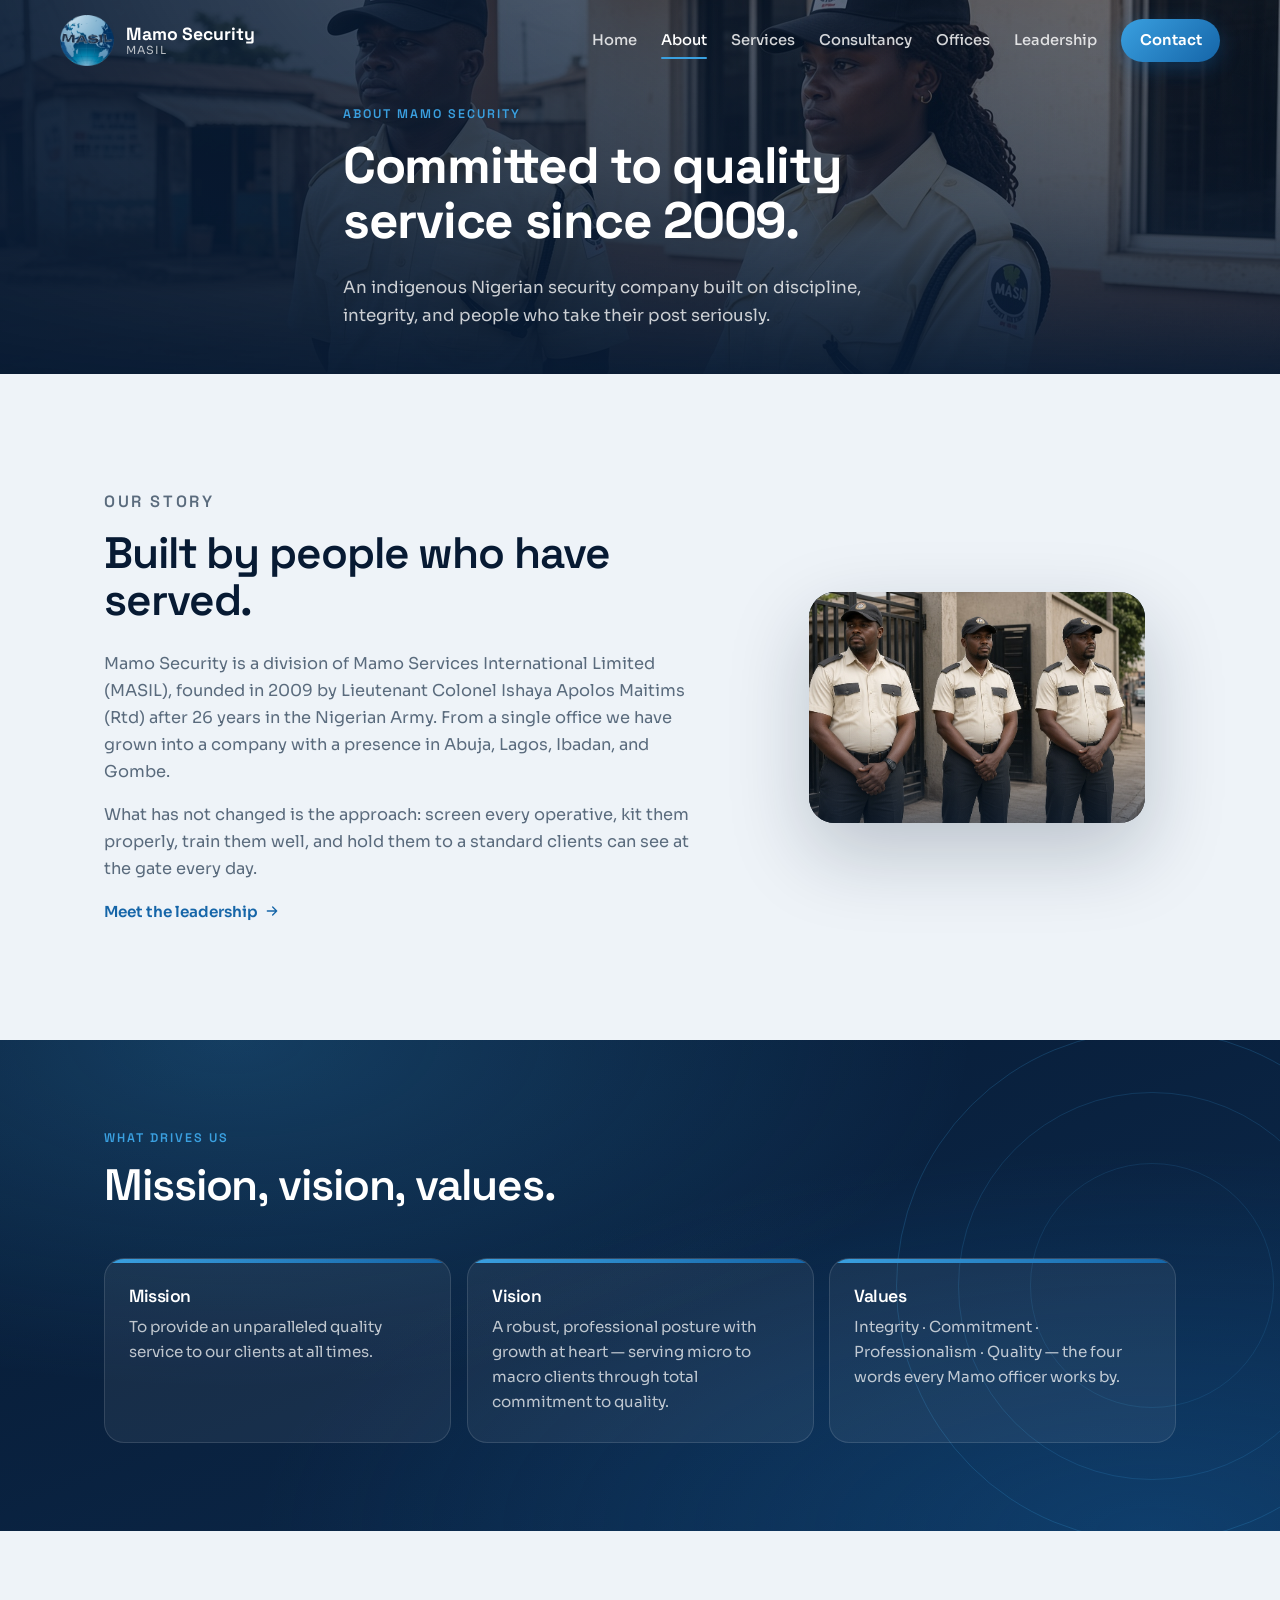
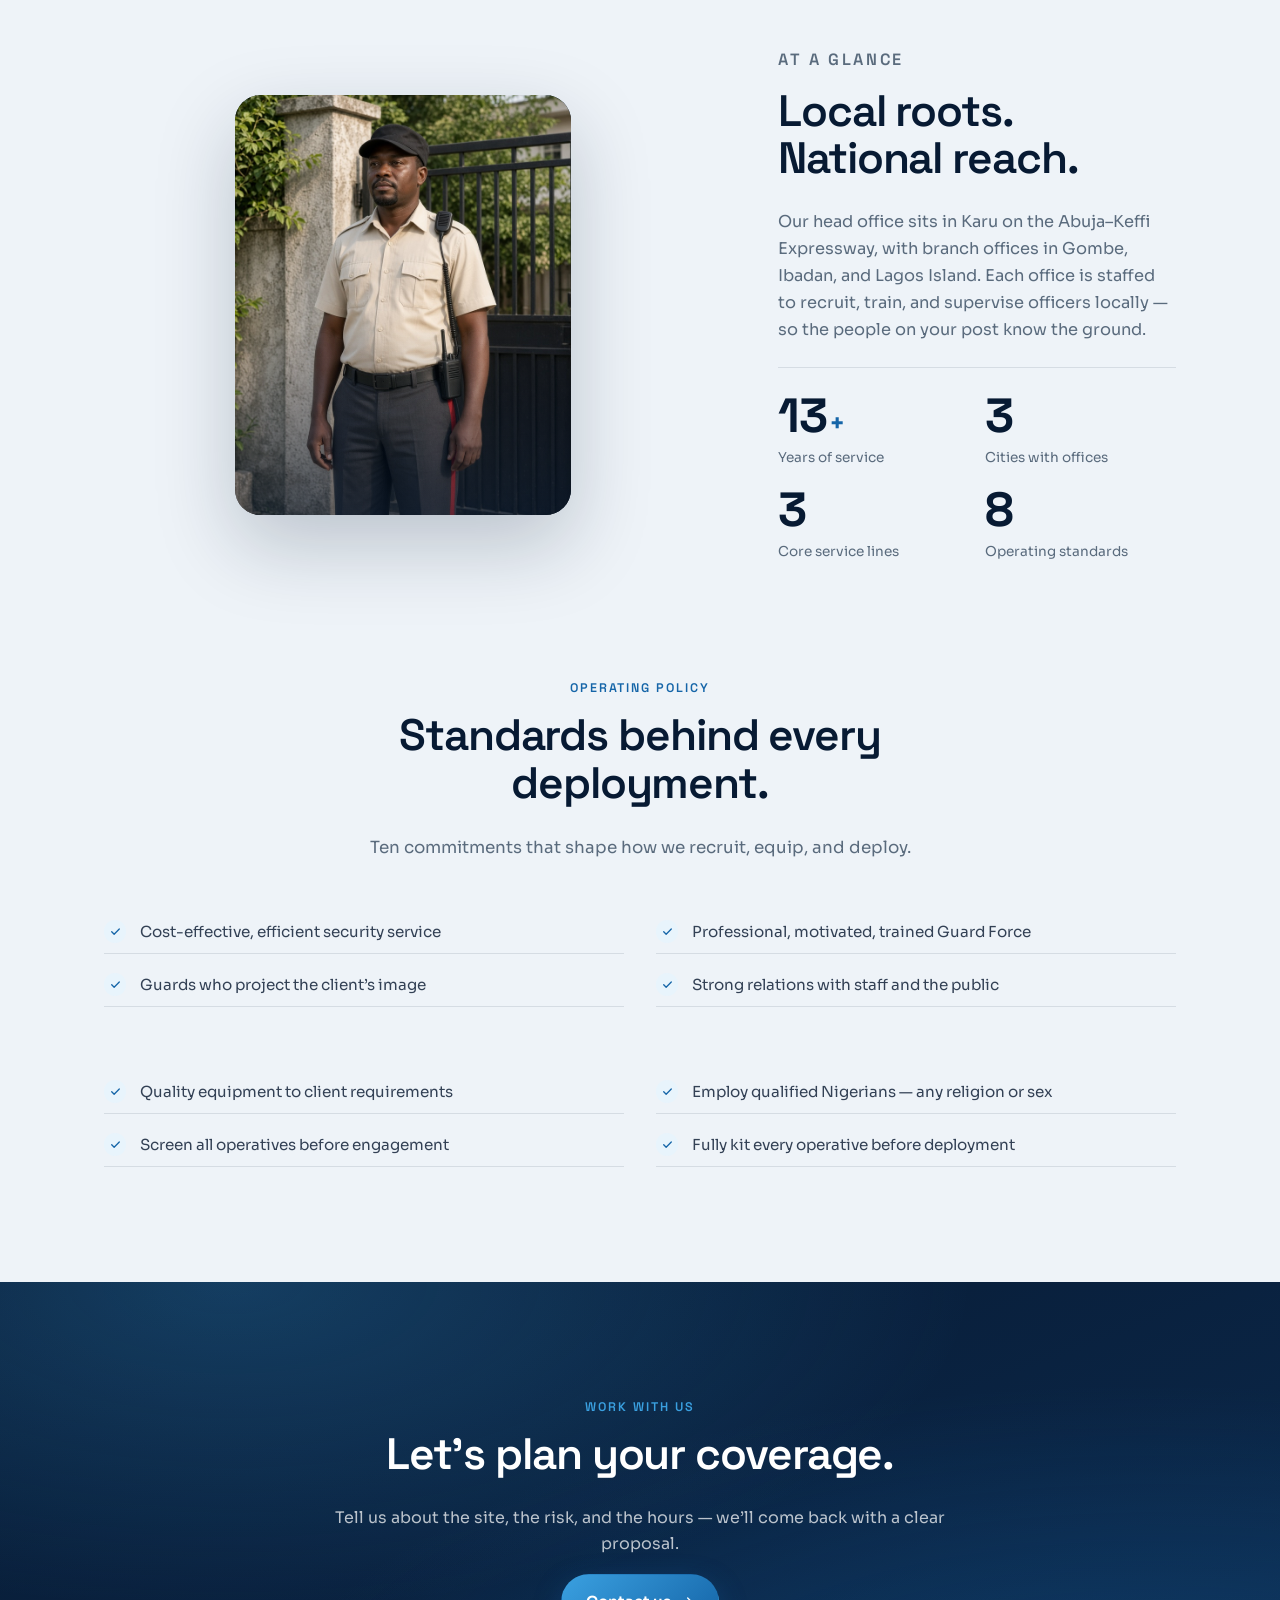
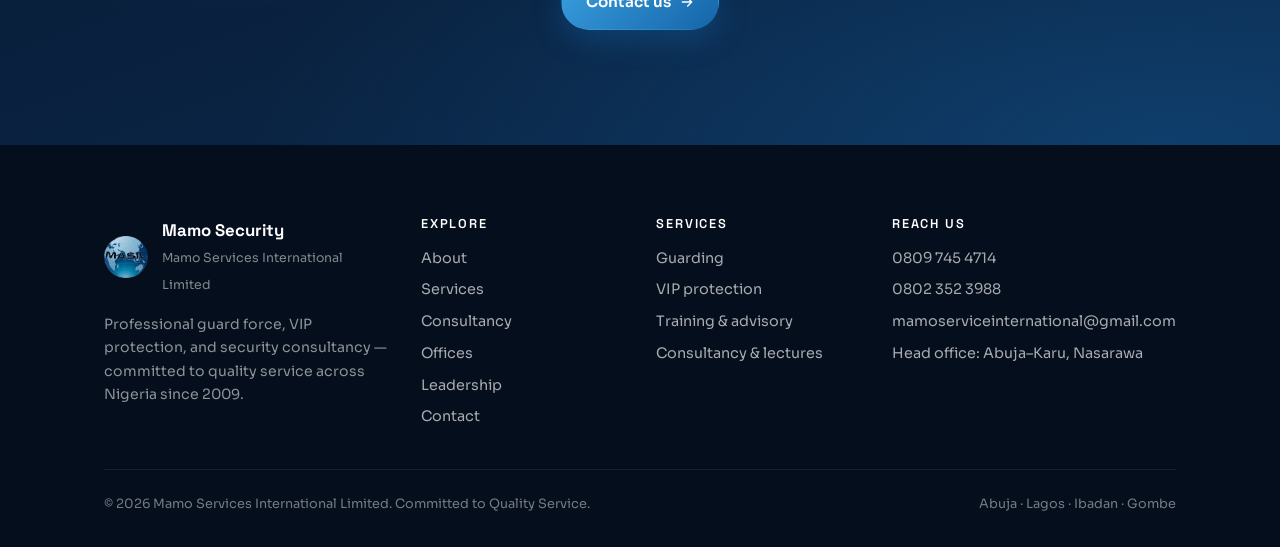
==== about.html @ b8673e97 "Launch Mamo Security multi-page marketing site. Static site ready for GitHub Pages with shared desig" ====
<!DOCTYPE html>
<html lang="en">
<head>
  <meta charset="UTF-8" />
  <meta name="viewport" content="width=device-width, initial-scale=1.0" />
  <title>About | Mamo Security</title>
  <meta name="description" content="Mamo Security — an indigenous Nigerian security company under Mamo Services International Limited. Our story, mission, vision, values, and operating policy." />
  <link rel="preconnect" href="https://fonts.googleapis.com" />
  <link rel="preconnect" href="https://fonts.gstatic.com" crossorigin />
  <link href="https://fonts.googleapis.com/css2?family=Sora:wght@400;500;600;700&family=Space+Grotesk:wght@500;600;700&display=swap" rel="stylesheet" />
  <link rel="stylesheet" href="css/styles.css" />
</head>
<body>
  <a class="skip-link" href="#main">Skip to content</a>

  <header class="site-header">
    <div class="header-inner">
      <a class="brand" href="index.html">
        <img src="assets/logo-masil.png?v=4" alt="MASIL — Mamo Services International Limited" class="brand-logo" width="54" height="54" />
        <span class="brand-copy"><strong>Mamo Security</strong><span>MASIL</span></span>
      </a>
      <button class="nav-toggle" type="button" aria-expanded="false" aria-controls="site-nav" aria-label="Open menu"><span></span><span></span></button>
      <nav class="site-nav" id="site-nav" aria-label="Primary">
        <a href="index.html">Home</a>
        <a href="about.html">About</a>
        <a href="services.html">Services</a>
        <a href="consultancy.html">Consultancy</a>
        <a href="offices.html">Offices</a>
        <a href="leadership.html">Leadership</a>
        <a href="contact.html" class="nav-cta">Contact</a>
      </nav>
    </div>
  </header>

  <main id="main">
    <section class="page-hero">
      <div class="page-hero-bg" aria-hidden="true">
        <img src="assets/about-band-local-duo-v2.png" alt="" />
      </div>
      <div class="container">        <p class="eyebrow">About Mamo Security</p>
        <h1>Committed to quality service since 2009.</h1>
        <p class="lead">An indigenous Nigerian security company built on discipline, integrity, and people who take their post seriously.</p>
      </div>
    </section>

    <!-- Story -->
    <section class="section">
      <div class="container">
        <div class="split">
          <div class="split-copy reveal">
            <p class="eyebrow">Our story</p>
            <h2>Built by people who have served.</h2>
            <p>
              Mamo Security is a division of Mamo Services International Limited (MASIL), founded in 2009 by
              Lieutenant Colonel Ishaya Apolos Maitims (Rtd) after 26 years in the Nigerian Army.
              From a single office we have grown into a company with a presence in Abuja, Lagos, Ibadan, and Gombe.
            </p>
            <p>
              What has not changed is the approach: screen every operative, kit them properly, train them well,
              and hold them to a standard clients can see at the gate every day.
            </p>
            <a class="link-arrow" href="leadership.html">
              Meet the leadership
              <svg viewBox="0 0 24 24" fill="none" stroke="currentColor" stroke-width="2" stroke-linecap="round" stroke-linejoin="round"><path d="M5 12h14M13 6l6 6-6 6"/></svg>
            </a>
          </div>
          <div class="split-media reveal-scale" style="--d: 120ms">
            <div class="media-frame wide" data-parallax="26">
              <img src="assets/ai-guards-team.png" alt="Mamo Security officers at a compound gate" loading="lazy" />
            </div>
          </div>
        </div>
      </div>
    </section>

    <!-- Mission / Vision / Values -->
    <section class="section band light" style="padding-top: clamp(3.5rem, 7vw, 5.5rem); padding-bottom: clamp(3.5rem, 7vw, 5.5rem)">
      <div class="band-globe" aria-hidden="true"></div>
      <div class="container">
        <div class="section-head reveal">
          <p class="eyebrow">What drives us</p>
          <h2>Mission, vision, values.</h2>
        </div>
        <div class="tri" data-stagger="110">
          <div style="background: rgba(255,255,255,.06); border-color: rgba(255,255,255,.12)">
            <h3 style="color:#fff">Mission</h3>
            <p style="color: rgba(255,255,255,.72)">To provide an unparalleled quality service to our clients at all times.</p>
          </div>
          <div style="background: rgba(255,255,255,.06); border-color: rgba(255,255,255,.12)">
            <h3 style="color:#fff">Vision</h3>
            <p style="color: rgba(255,255,255,.72)">A robust, professional posture with growth at heart — serving micro to macro clients through total commitment to quality.</p>
          </div>
          <div style="background: rgba(255,255,255,.06); border-color: rgba(255,255,255,.12)">
            <h3 style="color:#fff">Values</h3>
            <p style="color: rgba(255,255,255,.72)">Integrity · Commitment · Professionalism · Quality — the four words every Mamo officer works by.</p>
          </div>
        </div>
      </div>
    </section>

    <!-- Numbers -->
    <section class="section">
      <div class="container">
        <div class="split reverse">
          <div class="split-copy reveal">
            <p class="eyebrow">At a glance</p>
            <h2>Local roots. National reach.</h2>
            <p>
              Our head office sits in Karu on the Abuja–Keffi Expressway, with branch offices in Gombe, Ibadan, and Lagos Island.
              Each office is staffed to recruit, train, and supervise officers locally — so the people on your post know the ground.
            </p>
            <ul class="stats" style="margin-top: 1.5rem; padding-top: 1.5rem; grid-template-columns: repeat(2, 1fr)" data-stagger="100">
              <li><strong data-count="15" data-suffix="+">0</strong><span>Years of service</span></li>
              <li><strong data-count="4">0</strong><span>Cities with offices</span></li>
              <li><strong data-count="3">0</strong><span>Core service lines</span></li>
              <li><strong data-count="10">0</strong><span>Operating standards</span></li>
            </ul>
          </div>
          <div class="split-media reveal-scale" style="--d: 120ms">
            <div class="media-frame" data-parallax="26">
              <img src="assets/ai-guard-solo.png" alt="Mamo Security officer on residential post" loading="lazy" />
            </div>
          </div>
        </div>
      </div>
    </section>

    <!-- Operating policy -->
    <section class="section" id="policy" style="padding-top: 0">
      <div class="container">
        <div class="section-head center reveal">
          <p class="eyebrow">Operating policy</p>
          <h2>Standards behind every deployment.</h2>
          <p class="lead">Ten commitments that shape how we recruit, equip, and deploy.</p>
        </div>
        <ul class="checklist" data-stagger="60">
          <li>Cost-effective, efficient security service</li>
          <li>Professional, motivated, trained Guard Force</li>
          <li>Guards who project the client’s image</li>
          <li>Strong relations with staff and the public</li>
          <li>Prevent loss and damage; protect lives</li>
          <li>Coordination with police and relevant agencies</li>
          <li>Quality equipment to client requirements</li>
          <li>Employ qualified Nigerians — any religion or sex</li>
          <li>Screen all operatives before engagement</li>
          <li>Fully kit every operative before deployment</li>
        </ul>
      </div>
    </section>

    <!-- CTA -->
    <section class="section band cta">
      <div class="container">
        <div class="cta-inner reveal">
          <p class="eyebrow" style="color: var(--sky)">Work with us</p>
          <h2>Let’s plan your coverage.</h2>
          <p>Tell us about the site, the risk, and the hours — we’ll come back with a clear proposal.</p>
          <div>
            <a class="btn btn-accent" href="contact.html">
              Contact us
              <svg viewBox="0 0 24 24" fill="none" stroke="currentColor" stroke-width="2" stroke-linecap="round" stroke-linejoin="round"><path d="M5 12h14M13 6l6 6-6 6"/></svg>
            </a>
          </div>
        </div>
      </div>
    </section>
  </main>

  <footer class="site-footer">
    <div class="container">
      <div class="footer-grid">
        <div>
          <a class="footer-brand" href="index.html">
            <img src="assets/logo-masil.png?v=4" alt="" width="44" height="44" />
            <div><strong>Mamo Security</strong><span>Mamo Services International Limited</span></div>
          </a>
          <p class="footer-blurb">Professional guard force, VIP protection, and security consultancy — committed to quality service across Nigeria since 2009.</p>
        </div>
        <div>
          <h4>Explore</h4>
          <ul class="footer-links">
            <li><a href="about.html">About</a></li>
            <li><a href="services.html">Services</a></li>
            <li><a href="consultancy.html">Consultancy</a></li>
            <li><a href="offices.html">Offices</a></li>
            <li><a href="leadership.html">Leadership</a></li>
            <li><a href="contact.html">Contact</a></li>
          </ul>
        </div>
        <div>
          <h4>Services</h4>
          <ul class="footer-links">
            <li><a href="services.html#guarding">Guarding</a></li>
            <li><a href="services.html#protection">VIP protection</a></li>
            <li><a href="services.html#training">Training &amp; advisory</a></li>
            <li><a href="consultancy.html">Consultancy &amp; lectures</a></li>
          </ul>
        </div>
        <div>
          <h4>Reach us</h4>
          <ul class="footer-links">
            <li><a href="tel:+2348097454714">0809 745 4714</a></li>
            <li><a href="tel:+2348023523988">0802 352 3988</a></li>
            <li><a href="mailto:mamoserviceinternational@gmail.com">mamoserviceinternational@gmail.com</a></li>
            <li>Head office: Abuja–Karu, Nasarawa</li>
          </ul>
        </div>
      </div>
      <div class="footer-meta">
        <span>© <span data-year></span> Mamo Services International Limited. Committed to Quality Service.</span>
        <span>Abuja · Lagos · Ibadan · Gombe</span>
      </div>
    </div>
  </footer>

  <script src="js/main.js"></script>
</body>
</html>
---- css/styles.css ----
/* ==========================================================================
   Mamo Security — design system
   Palette from the MASIL globe: deep navy → ocean → sky, ice, white.
   ========================================================================== */

:root {
  --navy: #071a33;
  --navy-2: #0c2a4d;
  --deep: #0a3d75;
  --ocean: #1565a8;
  --sky: #3aa0e0;
  --ice: #e8f4fc;
  --mist: #eef3f8;
  --mist-2: #e4ebf3;
  --white: #ffffff;
  --ink: #0b1524;
  --muted: #5a6b7d;
  --line: rgba(7, 26, 51, 0.1);
  --line-light: rgba(255, 255, 255, 0.14);

  --font-display: "Space Grotesk", system-ui, sans-serif;
  --font-body: "Sora", system-ui, sans-serif;

  --space: clamp(1.25rem, 4vw, 2.75rem);
  --max: 1160px;
  --radius: 1.25rem;
  --radius-sm: 0.85rem;
  --ease: cubic-bezier(0.22, 1, 0.36, 1);
  --shadow-soft: 0 18px 46px rgba(7, 26, 51, 0.09);
  --shadow-deep: 0 30px 80px rgba(7, 26, 51, 0.22);
}

/* --------------------------------------------------------------------------
   Base
   -------------------------------------------------------------------------- */
*,
*::before,
*::after { box-sizing: border-box; }

html { scroll-behavior: smooth; -webkit-text-size-adjust: 100%; }

body {
  margin: 0;
  font-family: var(--font-body);
  font-size: 1rem;
  line-height: 1.65;
  color: var(--ink);
  background: var(--mist);
  -webkit-font-smoothing: antialiased;
  opacity: 0;
  transition: opacity 0.5s var(--ease);
}

body.is-ready { opacity: 1; }

img { display: block; max-width: 100%; }
a { color: inherit; text-decoration: none; }
p { margin: 0 0 1em; }
ul, ol { margin: 0; padding: 0; }

h1, h2, h3, h4 {
  font-family: var(--font-display);
  font-weight: 600;
  letter-spacing: -0.025em;
  line-height: 1.08;
  margin: 0 0 0.6em;
  color: var(--navy);
}

h1 { font-size: clamp(2.4rem, 6.5vw, 4.2rem); font-weight: 700; }
h2 { font-size: clamp(1.85rem, 4vw, 2.75rem); }
h3 { font-size: clamp(1.15rem, 2.2vw, 1.4rem); }

.skip-link {
  position: absolute;
  left: -999px;
  top: 0;
  background: var(--navy);
  color: var(--white);
  padding: 0.75rem 1rem;
  z-index: 200;
}
.skip-link:focus { left: 1rem; top: 1rem; }

/* --------------------------------------------------------------------------
   Utilities
   -------------------------------------------------------------------------- */
.container {
  max-width: var(--max);
  margin: 0 auto;
  padding: 0 var(--space);
}

.section {
  padding: clamp(4.5rem, 9vw, 7.5rem) 0;
  position: relative;
}

.section-tight { padding: clamp(3rem, 6vw, 4.5rem) 0; }

.eyebrow {
  font-family: var(--font-display);
  font-size: 0.78rem;
  font-weight: 600;
  letter-spacing: 0.16em;
  text-transform: uppercase;
  color: var(--ocean);
  margin: 0 0 0.85rem;
}

.section-head {
  max-width: 38rem;
  margin-bottom: clamp(2rem, 4vw, 3rem);
}

.section-head.center {
  text-align: center;
  margin-left: auto;
  margin-right: auto;
}

.section-head p.lead {
  color: var(--muted);
  font-size: 1.05rem;
  margin: 0;
}

.light,
.light h1,
.light h2,
.light h3 { color: var(--white); }
.light .eyebrow { color: var(--sky); }
.light p.lead,
.light .muted { color: rgba(255, 255, 255, 0.72); }

.muted { color: var(--muted); }

/* Buttons */
.btn {
  display: inline-flex;
  align-items: center;
  justify-content: center;
  gap: 0.5rem;
  padding: 0.9rem 1.45rem;
  font-family: var(--font-body);
  font-size: 0.95rem;
  font-weight: 600;
  border-radius: 999px;
  border: 1px solid transparent;
  cursor: pointer;
  position: relative;
  overflow: hidden;
  transition: transform 0.3s var(--ease), box-shadow 0.3s var(--ease), background 0.3s var(--ease), border-color 0.3s var(--ease), color 0.3s var(--ease);
}

.btn svg { width: 1rem; height: 1rem; transition: transform 0.3s var(--ease); }
.btn:hover svg { transform: translateX(3px); }
.btn:hover { transform: translateY(-2px); }

.btn-accent {
  background: linear-gradient(135deg, var(--sky), var(--ocean));
  color: var(--white);
  box-shadow: 0 10px 28px rgba(21, 101, 168, 0.38);
}

.btn-accent::after {
  content: "";
  position: absolute;
  inset: 0;
  background: linear-gradient(115deg, transparent 30%, rgba(255, 255, 255, 0.28) 50%, transparent 70%);
  transform: translateX(-120%);
  transition: transform 0.7s var(--ease);
}
.btn-accent:hover::after { transform: translateX(120%); }

.btn-line {
  background: transparent;
  color: var(--white);
  border-color: rgba(255, 255, 255, 0.4);
}
.btn-line:hover { border-color: var(--white); background: rgba(255, 255, 255, 0.08); }

.btn-dark {
  background: var(--navy);
  color: var(--white);
  box-shadow: 0 10px 28px rgba(7, 26, 51, 0.25);
}
.btn-dark:hover { background: var(--navy-2); }

.btn-outline {
  background: transparent;
  color: var(--navy);
  border-color: rgba(7, 26, 51, 0.22);
}
.btn-outline:hover { border-color: var(--navy); background: rgba(7, 26, 51, 0.04); }

.link-arrow {
  display: inline-flex;
  align-items: center;
  gap: 0.4rem;
  font-weight: 600;
  color: var(--ocean);
  font-size: 0.95rem;
}
.link-arrow svg { width: 1rem; height: 1rem; transition: transform 0.3s var(--ease); }
.link-arrow:hover svg { transform: translateX(4px); }
.light .link-arrow { color: var(--sky); }

/* Cards */
.card {
  background: var(--white);
  border: 1px solid var(--line);
  border-radius: var(--radius);
  box-shadow: var(--shadow-soft);
}

/* --------------------------------------------------------------------------
   Reveal animations
   -------------------------------------------------------------------------- */
.reveal {
  opacity: 0;
  transform: translateY(26px);
  transition: opacity 0.9s var(--ease), transform 0.9s var(--ease);
  transition-delay: var(--d, 0ms);
  will-change: opacity, transform;
}
.reveal.is-visible { opacity: 1; transform: none; }

.reveal-scale {
  opacity: 0;
  transform: scale(0.96);
  transition: opacity 1s var(--ease), transform 1s var(--ease);
  transition-delay: var(--d, 0ms);
}
.reveal-scale.is-visible { opacity: 1; transform: none; }

@keyframes rise {
  from { opacity: 0; transform: translateY(24px); }
  to { opacity: 1; transform: none; }
}

@keyframes slow-zoom {
  from { transform: scale(1.08); }
  to { transform: scale(1); }
}

@keyframes float {
  0%, 100% { transform: translateY(0); }
  50% { transform: translateY(-8px); }
}

@keyframes pulse-ring {
  0% { transform: scale(0.9); opacity: 0.6; }
  100% { transform: scale(1.6); opacity: 0; }
}

/* --------------------------------------------------------------------------
   Header
   -------------------------------------------------------------------------- */
.site-header {
  position: fixed;
  inset: 0 0 auto;
  z-index: 100;
  padding: 0.85rem var(--space);
  transition: background 0.4s var(--ease), box-shadow 0.4s var(--ease), padding 0.4s var(--ease);
}

.site-header.is-scrolled {
  background: rgba(7, 26, 51, 0.88);
  backdrop-filter: blur(18px) saturate(140%);
  -webkit-backdrop-filter: blur(18px) saturate(140%);
  box-shadow: 0 10px 40px rgba(7, 26, 51, 0.28);
  padding: 0.6rem var(--space);
}

.header-inner {
  max-width: var(--max);
  margin: 0 auto;
  display: flex;
  align-items: center;
  justify-content: space-between;
  gap: 1.5rem;
}

.brand {
  display: flex;
  align-items: center;
  gap: 0.75rem;
  color: var(--white);
  z-index: 2;
}

.brand-logo {
  width: 54px;
  height: 54px;
  object-fit: contain;
  flex-shrink: 0;
  transition: transform 0.4s var(--ease);
}
.brand:hover .brand-logo { transform: rotate(-6deg) scale(1.04); }

.brand-copy {
  display: flex;
  flex-direction: column;
  line-height: 1.15;
}

.brand-copy strong {
  font-family: var(--font-display);
  font-size: 1.1rem;
  font-weight: 700;
}

.brand-copy span {
  font-size: 0.7rem;
  opacity: 0.7;
  letter-spacing: 0.08em;
  text-transform: uppercase;
}

.site-nav {
  display: flex;
  align-items: center;
  gap: 1.5rem;
  font-size: 0.92rem;
  font-weight: 500;
}

.site-nav a {
  color: rgba(255, 255, 255, 0.82);
  position: relative;
  padding: 0.25rem 0;
  transition: color 0.3s var(--ease);
}

.site-nav a:not(.nav-cta)::after {
  content: "";
  position: absolute;
  left: 0;
  right: 0;
  bottom: -2px;
  height: 2px;
  background: var(--sky);
  transform: scaleX(0);
  transform-origin: left;
  transition: transform 0.35s var(--ease);
  border-radius: 1px;
}

.site-nav a:not(.nav-cta):hover,
.site-nav a[aria-current="page"] { color: var(--white); }

.site-nav a:not(.nav-cta):hover::after,
.site-nav a[aria-current="page"]::after { transform: scaleX(1); }

.nav-cta {
  background: linear-gradient(135deg, var(--sky), var(--ocean));
  color: var(--white) !important;
  padding: 0.6rem 1.15rem !important;
  border-radius: 999px;
  font-weight: 600;
  box-shadow: 0 6px 20px rgba(21, 101, 168, 0.35);
  transition: transform 0.3s var(--ease), box-shadow 0.3s var(--ease) !important;
}

.nav-cta:hover {
  transform: translateY(-2px);
  box-shadow: 0 10px 28px rgba(21, 101, 168, 0.45);
}

.nav-toggle {
  display: none;
  width: 2.5rem;
  height: 2.5rem;
  border: 0;
  background: transparent;
  cursor: pointer;
  padding: 0.5rem;
  z-index: 2;
}

.nav-toggle span {
  display: block;
  height: 2px;
  background: var(--white);
  margin: 6px 0;
  transition: transform 0.3s var(--ease), opacity 0.3s var(--ease);
  border-radius: 1px;
}

.nav-toggle[aria-expanded="true"] span:first-child { transform: translateY(4px) rotate(45deg); }
.nav-toggle[aria-expanded="true"] span:last-child { transform: translateY(-4px) rotate(-45deg); }

/* --------------------------------------------------------------------------
   Home hero
   -------------------------------------------------------------------------- */
.hero {
  position: relative;
  min-height: 100vh;
  min-height: 100dvh;
  display: grid;
  align-items: end;
  padding: 6.5rem var(--space) 4rem;
  color: var(--white);
  overflow: hidden;
}

.hero-bg { position: absolute; inset: 0; z-index: 0; }

.hero-photo {
  width: 100%;
  height: 100%;
  object-fit: cover;
  object-position: center 28%;
  animation: slow-zoom 22s var(--ease) forwards;
}

.hero-mesh {
  position: absolute;
  inset: 0;
  background:
    linear-gradient(100deg, rgba(7, 26, 51, 0.8) 0%, rgba(7, 26, 51, 0.42) 48%, rgba(7, 26, 51, 0.15) 100%),
    linear-gradient(0deg, rgba(7, 26, 51, 0.86) 0%, rgba(7, 26, 51, 0.42) 38%, transparent 62%);
}

.hero-frame {
  position: relative;
  z-index: 1;
  max-width: var(--max);
  width: 100%;
  margin: 0 auto;
}

.hero-inner { max-width: 40rem; }

.hero-kicker {
  font-family: var(--font-display);
  font-size: 0.82rem;
  font-weight: 600;
  letter-spacing: 0.18em;
  text-transform: uppercase;
  color: var(--sky);
  margin: 0 0 0.85rem;
  display: flex;
  align-items: center;
  gap: 0.6rem;
  animation: rise 0.9s 0.1s var(--ease) both;
}

.hero-kicker::before {
  content: "";
  width: 2rem;
  height: 1px;
  background: var(--sky);
}

.hero-brand {
  font-size: clamp(2.8rem, 8vw, 4.8rem);
  font-weight: 700;
  color: var(--white);
  margin: 0 0 0.6rem;
  animation: rise 0.9s 0.18s var(--ease) both;
}

.hero-tagline {
  font-family: var(--font-display);
  font-size: clamp(1.3rem, 3vw, 1.85rem);
  font-weight: 600;
  letter-spacing: -0.02em;
  line-height: 1.25;
  color: rgba(255, 255, 255, 0.94);
  margin: 0 0 0.9rem;
  max-width: 24rem;
  animation: rise 0.9s 0.26s var(--ease) both;
}

.hero-lead {
  font-size: 1.02rem;
  color: rgba(255, 255, 255, 0.78);
  max-width: 30rem;
  margin-bottom: 1.6rem;
  animation: rise 0.9s 0.34s var(--ease) both;
}

.hero-actions {
  display: flex;
  flex-wrap: wrap;
  gap: 0.75rem;
  animation: rise 0.9s 0.42s var(--ease) both;
}

/* --------------------------------------------------------------------------
   Split (text + image)
   -------------------------------------------------------------------------- */
.split {
  display: grid;
  grid-template-columns: 1.2fr 0.8fr;
  gap: clamp(2rem, 6vw, 5rem);
  align-items: center;
}

.split.reverse > :first-child { order: 2; }

.split-copy h2 { max-width: 20ch; }
.split-copy p { color: var(--muted); font-size: 1.02rem; }

.value-chips {
  display: flex;
  flex-wrap: wrap;
  gap: 0.5rem;
  list-style: none;
  margin: 1.25rem 0 1.75rem;
}

.value-chips li {
  font-family: var(--font-display);
  font-size: 0.8rem;
  font-weight: 600;
  letter-spacing: 0.04em;
  color: var(--navy);
  background: var(--white);
  border: 1px solid var(--line);
  border-radius: 999px;
  padding: 0.45rem 0.9rem;
  transition: transform 0.3s var(--ease), border-color 0.3s var(--ease);
}
.value-chips li:hover { transform: translateY(-2px); border-color: var(--sky); }

.split-media {
  position: relative;
  max-width: 21rem;
  margin-inline: auto;
}

.split-media .media-frame { max-width: none; }

.media-frame {
  position: relative;
  border-radius: calc(var(--radius) + 0.35rem);
  overflow: hidden;
  box-shadow: var(--shadow-deep);
  aspect-ratio: 4 / 5;
  background: var(--navy);
  max-width: 22rem;
  margin-inline: auto;
}

.media-frame.wide { aspect-ratio: 16 / 11; max-width: 26rem; }

.media-frame.portrait img {
  transform: scale(1.55);
  transform-origin: 50% 34%;
}

.media-frame img {
  width: 100%;
  height: 100%;
  object-fit: cover;
  will-change: transform;
  transform: scale(1.12);
}

.media-frame::after {
  content: "";
  position: absolute;
  inset: 0;
  background: linear-gradient(180deg, transparent 55%, rgba(7, 26, 51, 0.55) 100%);
  pointer-events: none;
}

.float-card {
  position: absolute;
  left: -1rem;
  bottom: 1.5rem;
  background: var(--white);
  border-radius: var(--radius-sm);
  padding: 1rem 1.2rem;
  box-shadow: var(--shadow-deep);
  display: flex;
  align-items: center;
  gap: 0.85rem;
  animation: float 6s ease-in-out infinite;
  z-index: 2;
}

.float-card strong {
  display: block;
  font-family: var(--font-display);
  font-size: 1.5rem;
  color: var(--navy);
  line-height: 1;
}

.float-card span { font-size: 0.75rem; color: var(--muted); }

.float-icon {
  width: 2.6rem;
  height: 2.6rem;
  border-radius: 0.75rem;
  background: linear-gradient(135deg, var(--sky), var(--ocean));
  color: var(--white);
  display: grid;
  place-items: center;
  flex-shrink: 0;
}
.float-icon svg { width: 1.3rem; height: 1.3rem; }

/* Stats */
.stats {
  display: grid;
  grid-template-columns: repeat(4, 1fr);
  gap: 1rem;
  list-style: none;
  margin-top: clamp(3rem, 6vw, 4.5rem);
  padding-top: clamp(2rem, 4vw, 3rem);
  border-top: 1px solid var(--line);
}

.stats li { text-align: left; }

.stats strong {
  display: block;
  font-family: var(--font-display);
  font-size: clamp(2rem, 4.5vw, 3rem);
  font-weight: 700;
  color: var(--navy);
  line-height: 1;
  letter-spacing: -0.03em;
}

.stats strong small {
  font-size: 0.55em;
  color: var(--ocean);
  margin-left: 0.1em;
}

.stats span {
  display: block;
  margin-top: 0.45rem;
  font-size: 0.85rem;
  color: var(--muted);
}

/* --------------------------------------------------------------------------
   Feature grid (services)
   -------------------------------------------------------------------------- */
.feature-grid {
  display: grid;
  grid-template-columns: repeat(3, 1fr);
  gap: 1.1rem;
}

.feature {
  background: var(--white);
  border: 1px solid var(--line);
  border-radius: var(--radius);
  padding: 1.75rem 1.6rem 1.6rem;
  position: relative;
  overflow: hidden;
  transition: transform 0.45s var(--ease), box-shadow 0.45s var(--ease), border-color 0.45s var(--ease);
  display: flex;
  flex-direction: column;
}

.feature::before {
  content: "";
  position: absolute;
  inset: 0 0 auto;
  height: 4px;
  background: linear-gradient(90deg, var(--deep), var(--ocean));
  transform: scaleX(0);
  transform-origin: left;
  transition: transform 0.5s var(--ease);
}

.feature:hover {
  transform: translateY(-6px);
  box-shadow: var(--shadow-deep);
  border-color: rgba(10, 61, 117, 0.25);
}
.feature:hover::before { transform: scaleX(1); }

.feature-icon {
  width: 3rem;
  height: 3rem;
  border-radius: 0.9rem;
  background: var(--ice);
  color: var(--deep);
  display: grid;
  place-items: center;
  margin-bottom: 1.15rem;
  transition: background 0.4s var(--ease), color 0.4s var(--ease), transform 0.4s var(--ease);
}
.feature-icon svg { width: 1.5rem; height: 1.5rem; }
.feature:hover .feature-icon {
  background: var(--deep);
  color: var(--white);
  transform: rotate(-6deg);
}

.feature h3 { margin-bottom: 0.5rem; }
.feature p { color: var(--muted); font-size: 0.95rem; margin-bottom: 1rem; }

.feature ul {
  list-style: none;
  display: grid;
  gap: 0.45rem;
  margin: 0 0 1.35rem;
  flex: 1;
}

.feature li {
  position: relative;
  padding-left: 1.1rem;
  font-size: 0.9rem;
  color: #334155;
}

.feature li::before {
  content: "";
  position: absolute;
  left: 0;
  top: 0.6em;
  width: 5px;
  height: 5px;
  border-radius: 50%;
  background: var(--deep);
}

/* --------------------------------------------------------------------------
   Gallery strip
   -------------------------------------------------------------------------- */
.gallery {
  display: grid;
  grid-template-columns: 1.1fr 0.9fr;
  grid-auto-rows: 10.5rem;
  gap: 1rem;
}

.gallery figure {
  margin: 0;
  position: relative;
  border-radius: var(--radius);
  overflow: hidden;
  background: var(--navy);
  height: 100%;
}

.gallery figure:first-child { grid-row: span 2; }

.gallery img {
  width: 100%;
  height: 100%;
  object-fit: cover;
  object-position: center 12%;
  transform: scale(1.04);
  transform-origin: center top;
  will-change: transform;
  transition: transform 0.8s var(--ease);
}

.gallery figure:hover img { transform: scale(1.08); }

.gallery figcaption {
  position: absolute;
  left: 0;
  right: 0;
  bottom: 0;
  padding: 1.5rem 1.35rem 1.2rem;
  background: linear-gradient(180deg, transparent, rgba(7, 26, 51, 0.85));
  color: var(--white);
}

.gallery figcaption strong {
  display: block;
  font-family: var(--font-display);
  font-size: 1.1rem;
}

.gallery figcaption span { font-size: 0.82rem; color: rgba(255, 255, 255, 0.7); }

/* --------------------------------------------------------------------------
   Navy band
   -------------------------------------------------------------------------- */
.band {
  position: relative;
  background:
    radial-gradient(ellipse at 18% 0%, rgba(58, 160, 224, 0.26), transparent 50%),
    radial-gradient(ellipse at 90% 100%, rgba(21, 101, 168, 0.35), transparent 55%),
    linear-gradient(160deg, var(--navy) 0%, var(--navy-2) 100%);
  color: var(--white);
  overflow: hidden;
}

.band-globe {
  position: absolute;
  right: -8rem;
  top: 50%;
  width: clamp(22rem, 40vw, 34rem);
  height: clamp(22rem, 40vw, 34rem);
  transform: translateY(-50%);
  border-radius: 50%;
  border: 1px solid rgba(58, 160, 224, 0.22);
  pointer-events: none;
}

.band-globe::before,
.band-globe::after {
  content: "";
  position: absolute;
  inset: 12%;
  border-radius: 50%;
  border: 1px solid rgba(58, 160, 224, 0.18);
}
.band-globe::after { inset: 26%; border-color: rgba(58, 160, 224, 0.14); }

.band-inner {
  position: relative;
  z-index: 1;
  display: grid;
  grid-template-columns: 1.1fr 0.9fr;
  gap: clamp(2rem, 5vw, 4rem);
  align-items: center;
}

.band-inner p { color: rgba(255, 255, 255, 0.74); font-size: 1.02rem; }

.quote {
  border-left: 2px solid var(--sky);
  padding-left: 1.25rem;
  font-family: var(--font-display);
  font-size: clamp(1.1rem, 2vw, 1.35rem);
  line-height: 1.4;
  color: var(--white);
  margin: 0;
}

.quote small {
  display: block;
  margin-top: 0.75rem;
  font-family: var(--font-body);
  font-size: 0.82rem;
  color: rgba(255, 255, 255, 0.6);
}

/* --------------------------------------------------------------------------
   Pillars
   -------------------------------------------------------------------------- */
.pillars {
  display: grid;
  grid-template-columns: repeat(4, 1fr);
  gap: 1rem;
  list-style: none;
}

.pillars li {
  background: var(--white);
  border: 1px solid var(--line);
  border-radius: var(--radius);
  padding: 1.5rem 1.35rem;
  transition: transform 0.4s var(--ease), box-shadow 0.4s var(--ease);
}

.pillars li:hover { transform: translateY(-5px); box-shadow: var(--shadow-soft); }

.pillar-num {
  font-family: var(--font-display);
  font-size: 0.78rem;
  font-weight: 700;
  color: var(--sky);
  letter-spacing: 0.1em;
  display: block;
  margin-bottom: 0.9rem;
}

.pillars h3 { font-size: 1.05rem; margin-bottom: 0.4rem; }
.pillars p { margin: 0; font-size: 0.88rem; color: var(--muted); }

/* --------------------------------------------------------------------------
   Cities
   -------------------------------------------------------------------------- */
.cities {
  list-style: none;
  display: grid;
  grid-template-columns: repeat(4, 1fr);
  gap: 0.85rem;
}

.cities li {
  position: relative;
  background: rgba(255, 255, 255, 0.06);
  border: 1px solid rgba(255, 255, 255, 0.12);
  border-radius: var(--radius-sm);
  padding: 1.15rem 1.15rem 1.1rem;
  display: flex;
  flex-direction: column;
  gap: 0.2rem;
  transition: background 0.35s var(--ease), transform 0.35s var(--ease), border-color 0.35s var(--ease);
  overflow: hidden;
}

.cities li::before {
  content: "";
  position: absolute;
  inset: auto -30% -60% auto;
  width: 9rem;
  height: 9rem;
  border-radius: 50%;
  background: radial-gradient(circle, rgba(58, 160, 224, 0.35), transparent 70%);
  opacity: 0;
  transition: opacity 0.4s var(--ease);
}

.cities li:hover { background: rgba(58, 160, 224, 0.12); transform: translateY(-4px); border-color: rgba(58, 160, 224, 0.4); }
.cities li:hover::before { opacity: 1; }

.cities strong {
  font-family: var(--font-display);
  font-size: 1.2rem;
  font-weight: 600;
  color: var(--white);
}

.cities .tag {
  font-size: 0.7rem;
  letter-spacing: 0.1em;
  text-transform: uppercase;
  color: var(--sky);
  font-weight: 600;
}

.cities small {
  font-size: 0.76rem;
  line-height: 1.45;
  color: rgba(255, 255, 255, 0.55);
  margin-top: 0.35rem;
}

.cities.on-light li {
  background: var(--white);
  border-color: var(--line);
}
.cities.on-light strong { color: var(--navy); }
.cities.on-light .tag { color: var(--ocean); }
.cities.on-light small { color: var(--muted); }
.cities.on-light li:hover { background: var(--white); border-color: rgba(21, 101, 168, 0.4); box-shadow: var(--shadow-soft); }

/* --------------------------------------------------------------------------
   Leadership
   -------------------------------------------------------------------------- */
.ceo-teaser {
  display: grid;
  grid-template-columns: auto 1fr auto;
  gap: 1.75rem;
  align-items: center;
  background: var(--white);
  border: 1px solid var(--line);
  border-radius: var(--radius);
  padding: 1.5rem 1.75rem;
  box-shadow: var(--shadow-soft);
}

.avatar {
  width: 6rem;
  height: 6rem;
  border-radius: 50%;
  overflow: hidden;
  border: 3px solid var(--ice);
  box-shadow: 0 10px 24px rgba(7, 26, 51, 0.14);
  position: relative;
  flex-shrink: 0;
}

.avatar img {
  width: 100%;
  height: 100%;
  object-fit: cover;
  object-position: center top;
}

.avatar.lg { width: 11rem; height: 11rem; border-width: 4px; }

.role {
  font-family: var(--font-display);
  font-size: 0.72rem;
  font-weight: 600;
  letter-spacing: 0.14em;
  text-transform: uppercase;
  color: var(--ocean);
  margin: 0 0 0.3rem;
}

.ceo-teaser h3 { margin-bottom: 0.2rem; }
.ceo-teaser p { margin: 0; font-size: 0.9rem; color: var(--muted); }

.team {
  display: grid;
  grid-template-columns: repeat(3, 1fr);
  gap: 1rem;
  list-style: none;
}

.team li {
  background: var(--white);
  border: 1px solid var(--line);
  border-radius: var(--radius);
  padding: 1.5rem 1.35rem;
  transition: transform 0.4s var(--ease), box-shadow 0.4s var(--ease), border-color 0.4s var(--ease);
}

.team li:hover { transform: translateY(-5px); box-shadow: var(--shadow-soft); border-color: rgba(58, 160, 224, 0.4); }

.team .initials {
  width: 3rem;
  height: 3rem;
  border-radius: 50%;
  background: linear-gradient(135deg, var(--navy), var(--ocean));
  color: var(--white);
  font-family: var(--font-display);
  font-weight: 700;
  font-size: 0.95rem;
  display: grid;
  place-items: center;
  margin-bottom: 1rem;
}

.team h3 { font-size: 1.05rem; margin-bottom: 0.15rem; }
.team p { margin: 0; font-size: 0.88rem; color: var(--muted); }

.ceo-feature {
  display: grid;
  grid-template-columns: auto 1fr;
  gap: clamp(1.75rem, 4vw, 3rem);
  align-items: start;
  background: var(--white);
  border: 1px solid var(--line);
  border-radius: calc(var(--radius) + 0.25rem);
  padding: clamp(1.75rem, 4vw, 2.75rem);
  box-shadow: var(--shadow-soft);
}

.ceo-feature h2 { font-size: clamp(1.6rem, 3vw, 2.2rem); margin-bottom: 0.25rem; }
.ceo-feature .sub { color: var(--ocean); font-weight: 600; margin-bottom: 1.1rem; }
.ceo-feature p { color: var(--muted); font-size: 0.98rem; }

.credentials {
  list-style: none;
  display: flex;
  flex-wrap: wrap;
  gap: 0.45rem;
  margin-top: 1.1rem;
}

.credentials li {
  font-size: 0.78rem;
  font-weight: 600;
  color: var(--navy);
  background: var(--ice);
  border-radius: 999px;
  padding: 0.4rem 0.8rem;
}

/* --------------------------------------------------------------------------
   Policy checklist
   -------------------------------------------------------------------------- */
.checklist {
  list-style: none;
  display: grid;
  grid-template-columns: 1fr 1fr;
  gap: 0.6rem 2rem;
}

.checklist li {
  display: grid;
  grid-template-columns: 1.5rem 1fr;
  gap: 0.75rem;
  align-items: start;
  font-size: 0.95rem;
  color: #334155;
  padding: 0.55rem 0;
  border-bottom: 1px solid var(--line);
}

.checklist li::before {
  content: "";
  width: 1.4rem;
  height: 1.4rem;
  border-radius: 50%;
  background: var(--ice) url("data:image/svg+xml,%3Csvg xmlns='http://www.w3.org/2000/svg' viewBox='0 0 24 24' fill='none' stroke='%231565a8' stroke-width='2.4' stroke-linecap='round' stroke-linejoin='round'%3E%3Cpath d='M5 12.5l4.5 4.5L19 7.5'/%3E%3C/svg%3E") center / 0.8rem no-repeat;
  margin-top: 0.1rem;
}

/* --------------------------------------------------------------------------
   CTA band
   -------------------------------------------------------------------------- */
.cta {
  text-align: center;
}

.cta-inner {
  position: relative;
  z-index: 1;
  max-width: 40rem;
  margin: 0 auto;
}

.cta h2 { color: var(--white); }
.cta p { color: rgba(255, 255, 255, 0.72); }
.cta .eyebrow { color: var(--sky); }

.cta.on-light { background: var(--mist); }
.cta.on-light h2 { color: var(--navy); }
.cta.on-light p { color: var(--muted); }
.cta.on-light .eyebrow { color: var(--ocean); }

.phones {
  display: flex;
  flex-wrap: wrap;
  justify-content: center;
  gap: 0.5rem;
  margin: 1.5rem 0 1.25rem;
}

.phones a {
  font-family: var(--font-display);
  font-size: 0.95rem;
  font-weight: 600;
  color: var(--white);
  background: rgba(255, 255, 255, 0.1);
  border: 1px solid rgba(255, 255, 255, 0.16);
  border-radius: 999px;
  padding: 0.6rem 1rem;
  transition: background 0.3s var(--ease), border-color 0.3s var(--ease), color 0.3s var(--ease);
}

.phones a:hover { background: var(--sky); border-color: var(--sky); color: var(--navy); }

.email-link {
  display: inline-block;
  color: var(--sky);
  font-weight: 600;
  margin-bottom: 1.5rem;
  word-break: break-all;
}
.email-link:hover { color: var(--white); text-decoration: underline; }

/* --------------------------------------------------------------------------
   Forms
   -------------------------------------------------------------------------- */
.form {
  display: grid;
  gap: 0.75rem;
  text-align: left;
}

.form-row { display: grid; grid-template-columns: 1fr 1fr; gap: 0.75rem; }

.form label {
  display: grid;
  gap: 0.35rem;
  font-size: 0.78rem;
  font-weight: 600;
  color: rgba(255, 255, 255, 0.78);
}

.form input,
.form textarea,
.form select {
  font: inherit;
  font-weight: 400;
  padding: 0.8rem 0.95rem;
  border: 1px solid rgba(255, 255, 255, 0.16);
  background: rgba(255, 255, 255, 0.08);
  color: var(--white);
  border-radius: 0.75rem;
  transition: border-color 0.3s var(--ease), background 0.3s var(--ease);
}

.form input::placeholder,
.form textarea::placeholder { color: rgba(255, 255, 255, 0.4); }

.form input:focus,
.form textarea:focus,
.form select:focus {
  outline: none;
  border-color: var(--sky);
  background: rgba(255, 255, 255, 0.12);
  box-shadow: 0 0 0 3px rgba(58, 160, 224, 0.25);
}

.form select {
  appearance: none;
  -webkit-appearance: none;
  background-image: url("data:image/svg+xml,%3Csvg xmlns='http://www.w3.org/2000/svg' viewBox='0 0 24 24' fill='none' stroke='%233aa0e0' stroke-width='2.2' stroke-linecap='round' stroke-linejoin='round'%3E%3Cpath d='M6 9l6 6 6-6'/%3E%3C/svg%3E");
  background-repeat: no-repeat;
  background-position: right 0.9rem center;
  background-size: 1rem;
  padding-right: 2.5rem;
  cursor: pointer;
}

.form select:invalid { color: rgba(255, 255, 255, 0.45); }
.form select option { color: var(--ink); background: var(--white); }

.form .btn { width: 100%; margin-top: 0.25rem; }

.form-note { margin: 0; font-size: 0.75rem; color: rgba(255, 255, 255, 0.45); text-align: center; }

/* --------------------------------------------------------------------------
   Inner page hero
   -------------------------------------------------------------------------- */
.page-hero {
  position: relative;
  min-height: clamp(17rem, 40vh, 23rem);
  display: grid;
  align-items: end;
  padding: 6.5rem 0 2.75rem;
  color: var(--white);
  overflow: hidden;
  background: var(--navy);
}

.page-hero-bg { position: absolute; inset: 0; }

.page-hero-bg img {
  width: 100%;
  height: 100%;
  object-fit: cover;
  object-position: center 30%;
  opacity: 0.85;
  animation: slow-zoom 18s var(--ease) forwards;
}

.page-hero-bg::after {
  content: "";
  position: absolute;
  inset: 0;
  background:
    linear-gradient(100deg, rgba(7, 26, 51, 0.9) 0%, rgba(7, 26, 51, 0.6) 55%, rgba(7, 26, 51, 0.35) 100%),
    linear-gradient(0deg, rgba(7, 26, 51, 0.92) 0%, rgba(7, 26, 51, 0.3) 55%, transparent 100%);
}

.page-hero .container { position: relative; z-index: 1; }

.page-hero .eyebrow { color: var(--sky); animation: rise 0.8s 0.1s var(--ease) both; }
.page-hero h1 { color: var(--white); max-width: 18ch; font-size: clamp(2rem, 4.6vw, 3.2rem); margin-bottom: 0.5em; animation: rise 0.9s 0.18s var(--ease) both; }
.page-hero p.lead {
  color: rgba(255, 255, 255, 0.78);
  max-width: 34rem;
  font-size: 1.05rem;
  margin: 0;
  animation: rise 0.9s 0.26s var(--ease) both;
}

/* --------------------------------------------------------------------------
   Misc content blocks
   -------------------------------------------------------------------------- */
.prose { max-width: 42rem; }
.prose p { color: var(--muted); font-size: 1.02rem; }
.prose h3 { margin-top: 1.75rem; }

.tri {
  display: grid;
  grid-template-columns: repeat(3, 1fr);
  gap: 1rem;
}

.tri > div {
  background: var(--white);
  border: 1px solid var(--line);
  border-radius: var(--radius);
  padding: 1.75rem 1.5rem;
  position: relative;
  overflow: hidden;
  transition: transform 0.4s var(--ease), box-shadow 0.4s var(--ease);
}

.tri > div:hover { transform: translateY(-5px); box-shadow: var(--shadow-soft); }

.tri > div::before {
  content: "";
  position: absolute;
  inset: 0 auto auto 0;
  width: 100%;
  height: 4px;
  background: linear-gradient(90deg, var(--sky), var(--ocean));
}

.tri h3 { font-size: 1.1rem; margin-bottom: 0.5rem; }
.tri p { margin: 0; color: var(--muted); font-size: 0.95rem; }

.steps {
  list-style: none;
  display: grid;
  grid-template-columns: repeat(4, 1fr);
  gap: 1rem;
  counter-reset: step;
}

.steps li {
  counter-increment: step;
  position: relative;
  padding: 1.5rem 1.25rem 1.35rem;
  background: rgba(255, 255, 255, 0.06);
  border: 1px solid rgba(255, 255, 255, 0.12);
  border-radius: var(--radius-sm);
}

.steps li::before {
  content: counter(step, decimal-leading-zero);
  font-family: var(--font-display);
  font-weight: 700;
  font-size: 1.5rem;
  color: var(--sky);
  display: block;
  margin-bottom: 0.75rem;
  letter-spacing: -0.02em;
}

.steps h3 { color: var(--white); font-size: 1rem; margin-bottom: 0.3rem; }
.steps p { margin: 0; font-size: 0.85rem; color: rgba(255, 255, 255, 0.65); }

.service-detail {
  display: grid;
  grid-template-columns: 1.2fr 0.8fr;
  gap: clamp(2rem, 5vw, 4rem);
  align-items: center;
  padding: clamp(2.5rem, 5vw, 4rem) 0;
  border-bottom: 1px solid var(--line);
}

.service-detail:last-child { border-bottom: 0; }
.service-detail.reverse > :first-child { order: 2; }
.service-detail h2 { font-size: clamp(1.6rem, 3vw, 2.2rem); }
.service-detail p { color: var(--muted); }

.service-detail ul {
  list-style: none;
  display: grid;
  gap: 0.55rem;
  margin: 1.25rem 0 1.5rem;
}

.service-detail li {
  display: grid;
  grid-template-columns: 1.35rem 1fr;
  gap: 0.6rem;
  align-items: start;
  font-size: 0.95rem;
  color: #334155;
}

.service-detail li::before {
  content: "";
  width: 1.25rem;
  height: 1.25rem;
  border-radius: 50%;
  margin-top: 0.15rem;
  background: var(--ice) url("data:image/svg+xml,%3Csvg xmlns='http://www.w3.org/2000/svg' viewBox='0 0 24 24' fill='none' stroke='%230a3d75' stroke-width='2.6' stroke-linecap='round' stroke-linejoin='round'%3E%3Cpath d='M5 12.5l4.5 4.5L19 7.5'/%3E%3C/svg%3E") center / 0.7rem no-repeat;
}

.office-grid {
  display: grid;
  grid-template-columns: 1fr 1fr;
  gap: 1rem;
}

.office {
  background: var(--white);
  border: 1px solid var(--line);
  border-radius: var(--radius);
  padding: 1.75rem 1.6rem;
  display: grid;
  grid-template-columns: auto 1fr;
  gap: 1.15rem;
  align-items: start;
  transition: transform 0.4s var(--ease), box-shadow 0.4s var(--ease), border-color 0.4s var(--ease);
}

.office:hover { transform: translateY(-5px); box-shadow: var(--shadow-soft); border-color: rgba(58, 160, 224, 0.4); }

.office.hq { border-color: rgba(21, 101, 168, 0.35); background: linear-gradient(160deg, #ffffff, var(--ice)); }

.pin {
  width: 2.75rem;
  height: 2.75rem;
  border-radius: 0.8rem;
  background: var(--navy);
  color: var(--white);
  display: grid;
  place-items: center;
}
.pin svg { width: 1.3rem; height: 1.3rem; }
.office.hq .pin { background: linear-gradient(135deg, var(--sky), var(--ocean)); }

.office h3 { margin-bottom: 0.15rem; }
.office .tag {
  display: inline-block;
  font-size: 0.7rem;
  letter-spacing: 0.1em;
  text-transform: uppercase;
  font-weight: 600;
  color: var(--ocean);
  margin-bottom: 0.6rem;
}
.office address { font-style: normal; color: var(--muted); font-size: 0.92rem; line-height: 1.6; }

.contact-grid {
  display: grid;
  grid-template-columns: 0.9fr 1.1fr;
  gap: clamp(2rem, 5vw, 4rem);
  align-items: start;
  position: relative;
  z-index: 1;
}

.contact-grid .form-card {
  background: rgba(255, 255, 255, 0.05);
  border: 1px solid rgba(255, 255, 255, 0.12);
  border-radius: var(--radius);
  padding: clamp(1.5rem, 3vw, 2.25rem);
  backdrop-filter: blur(8px);
}

.reach {
  list-style: none;
  display: grid;
  gap: 0.6rem;
  margin: 1.5rem 0;
}

.reach a {
  display: grid;
  grid-template-columns: auto 1fr;
  gap: 0.9rem;
  align-items: center;
  background: rgba(255, 255, 255, 0.06);
  border: 1px solid rgba(255, 255, 255, 0.12);
  border-radius: var(--radius-sm);
  padding: 0.9rem 1rem;
  transition: background 0.3s var(--ease), border-color 0.3s var(--ease), transform 0.3s var(--ease);
}

.reach a:hover { background: rgba(58, 160, 224, 0.14); border-color: rgba(58, 160, 224, 0.45); transform: translateX(4px); }

.reach .ico {
  width: 2.4rem;
  height: 2.4rem;
  border-radius: 0.7rem;
  background: rgba(58, 160, 224, 0.18);
  color: var(--sky);
  display: grid;
  place-items: center;
}
.reach .ico svg { width: 1.15rem; height: 1.15rem; }

.reach strong { display: block; font-family: var(--font-display); font-size: 1rem; color: var(--white); }
.reach span { font-size: 0.75rem; color: rgba(255, 255, 255, 0.55); }

/* --------------------------------------------------------------------------
   Footer
   -------------------------------------------------------------------------- */
.site-footer {
  background: #040e1c;
  color: rgba(255, 255, 255, 0.65);
  padding: clamp(3rem, 6vw, 4.5rem) 0 2rem;
}

.footer-grid {
  display: grid;
  grid-template-columns: 1.4fr 1fr 1fr 1.2fr;
  gap: 2rem;
  padding-bottom: 2.5rem;
  border-bottom: 1px solid rgba(255, 255, 255, 0.08);
}

.footer-brand {
  display: flex;
  align-items: center;
  gap: 0.85rem;
  color: var(--white);
  margin-bottom: 1rem;
}

.footer-brand img { width: 44px; height: 44px; object-fit: contain; }

.footer-brand strong {
  font-family: var(--font-display);
  display: block;
  font-size: 1.05rem;
}

.footer-brand span { font-size: 0.78rem; color: rgba(255, 255, 255, 0.5); }

.footer-blurb { font-size: 0.88rem; max-width: 22rem; color: rgba(255, 255, 255, 0.55); }

.site-footer h4 {
  color: var(--white);
  font-size: 0.8rem;
  letter-spacing: 0.14em;
  text-transform: uppercase;
  margin-bottom: 1rem;
}

.footer-links { list-style: none; display: grid; gap: 0.5rem; font-size: 0.9rem; }
.footer-links a { color: rgba(255, 255, 255, 0.65); transition: color 0.3s var(--ease); }
.footer-links a:hover { color: var(--sky); }

.footer-meta {
  display: flex;
  flex-wrap: wrap;
  justify-content: space-between;
  gap: 0.75rem;
  padding-top: 1.5rem;
  font-size: 0.8rem;
  color: rgba(255, 255, 255, 0.45);
}

.footer-meta a { color: var(--sky); }

/* --------------------------------------------------------------------------
   Reduced motion
   -------------------------------------------------------------------------- */
@media (prefers-reduced-motion: reduce) {
  html { scroll-behavior: auto; }
  *,
  *::before,
  *::after {
    animation: none !important;
    transition: none !important;
  }
  .reveal,
  .reveal-scale { opacity: 1 !important; transform: none !important; }
  body { opacity: 1; }
}

/* --------------------------------------------------------------------------
   Responsive
   -------------------------------------------------------------------------- */
@media (max-width: 1024px) {
  .footer-grid { grid-template-columns: 1fr 1fr; }
  .pillars { grid-template-columns: repeat(2, 1fr); }
  .steps { grid-template-columns: repeat(2, 1fr); }
}

@media (max-width: 900px) {
  .split,
  .split.reverse,
  .band-inner,
  .service-detail,
  .service-detail.reverse,
  .contact-grid,
  .office-grid { grid-template-columns: 1fr; }

  .split.reverse > :first-child,
  .service-detail.reverse > :first-child { order: 0; }

  .feature-grid,
  .tri { grid-template-columns: 1fr; }

  .stats { grid-template-columns: repeat(2, 1fr); }
  .cities { grid-template-columns: repeat(2, 1fr); }

  .gallery { grid-template-columns: 1fr; grid-auto-rows: 13rem; }
  .gallery figure:first-child { grid-row: auto; }

  .ceo-teaser { grid-template-columns: auto 1fr; }
  .ceo-teaser .btn { grid-column: 1 / -1; justify-self: start; }

  .ceo-feature { grid-template-columns: 1fr; }
  .checklist { grid-template-columns: 1fr; }
  .team { grid-template-columns: repeat(2, 1fr); }
  .band-globe { display: none; }

  .nav-toggle { display: block; }

  .site-nav {
    position: fixed;
    inset: 0;
    background: rgba(4, 14, 28, 0.97);
    backdrop-filter: blur(14px);
    flex-direction: column;
    justify-content: center;
    gap: 1.5rem;
    font-size: 1.3rem;
    font-family: var(--font-display);
    opacity: 0;
    visibility: hidden;
    transition: opacity 0.35s var(--ease), visibility 0.35s var(--ease);
  }

  .site-nav a { transform: translateY(12px); transition: transform 0.4s var(--ease), color 0.3s var(--ease); }
  .site-nav.is-open { opacity: 1; visibility: visible; }
  .site-nav.is-open a { transform: none; }
  .site-nav.is-open a:nth-child(1) { transition-delay: 0.05s; }
  .site-nav.is-open a:nth-child(2) { transition-delay: 0.1s; }
  .site-nav.is-open a:nth-child(3) { transition-delay: 0.15s; }
  .site-nav.is-open a:nth-child(4) { transition-delay: 0.2s; }
  .site-nav.is-open a:nth-child(5) { transition-delay: 0.25s; }
  .site-nav.is-open a:nth-child(6) { transition-delay: 0.3s; }
  .site-nav.is-open a:nth-child(7) { transition-delay: 0.35s; }
}

@media (max-width: 600px) {
  .hero-actions .btn { flex: 1; white-space: nowrap; padding: 0.85rem 1rem; font-size: 0.9rem; }
  .brand-copy span { display: none; }
  .form-row { grid-template-columns: 1fr; }
  .float-card { left: 0.75rem; bottom: 0.75rem; }
  .footer-grid { grid-template-columns: 1fr; }
  .stats strong { font-size: 2rem; }
  .cities { grid-template-columns: 1fr 1fr; }
  .pillars,
  .steps { grid-template-columns: 1fr; }
  .team { grid-template-columns: 1fr; }
  .ceo-teaser { grid-template-columns: 1fr; text-align: center; justify-items: center; }
}
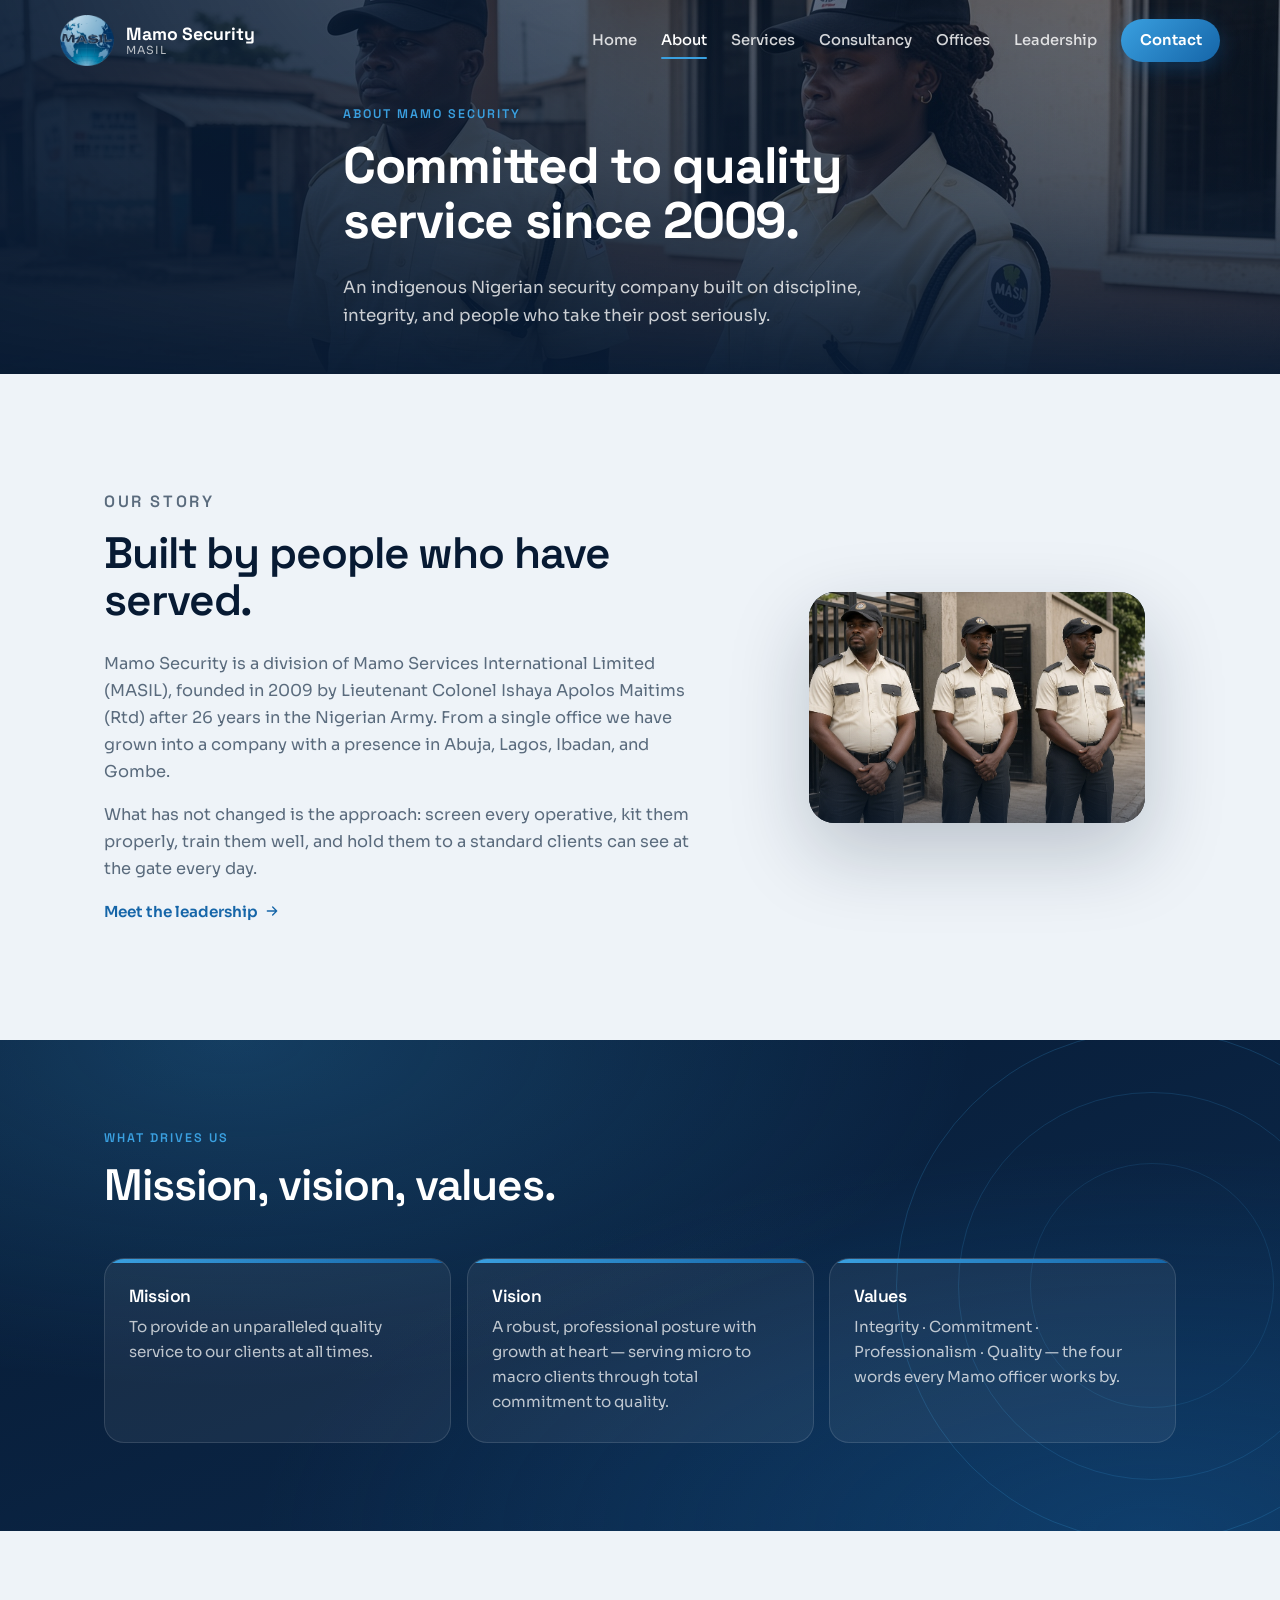
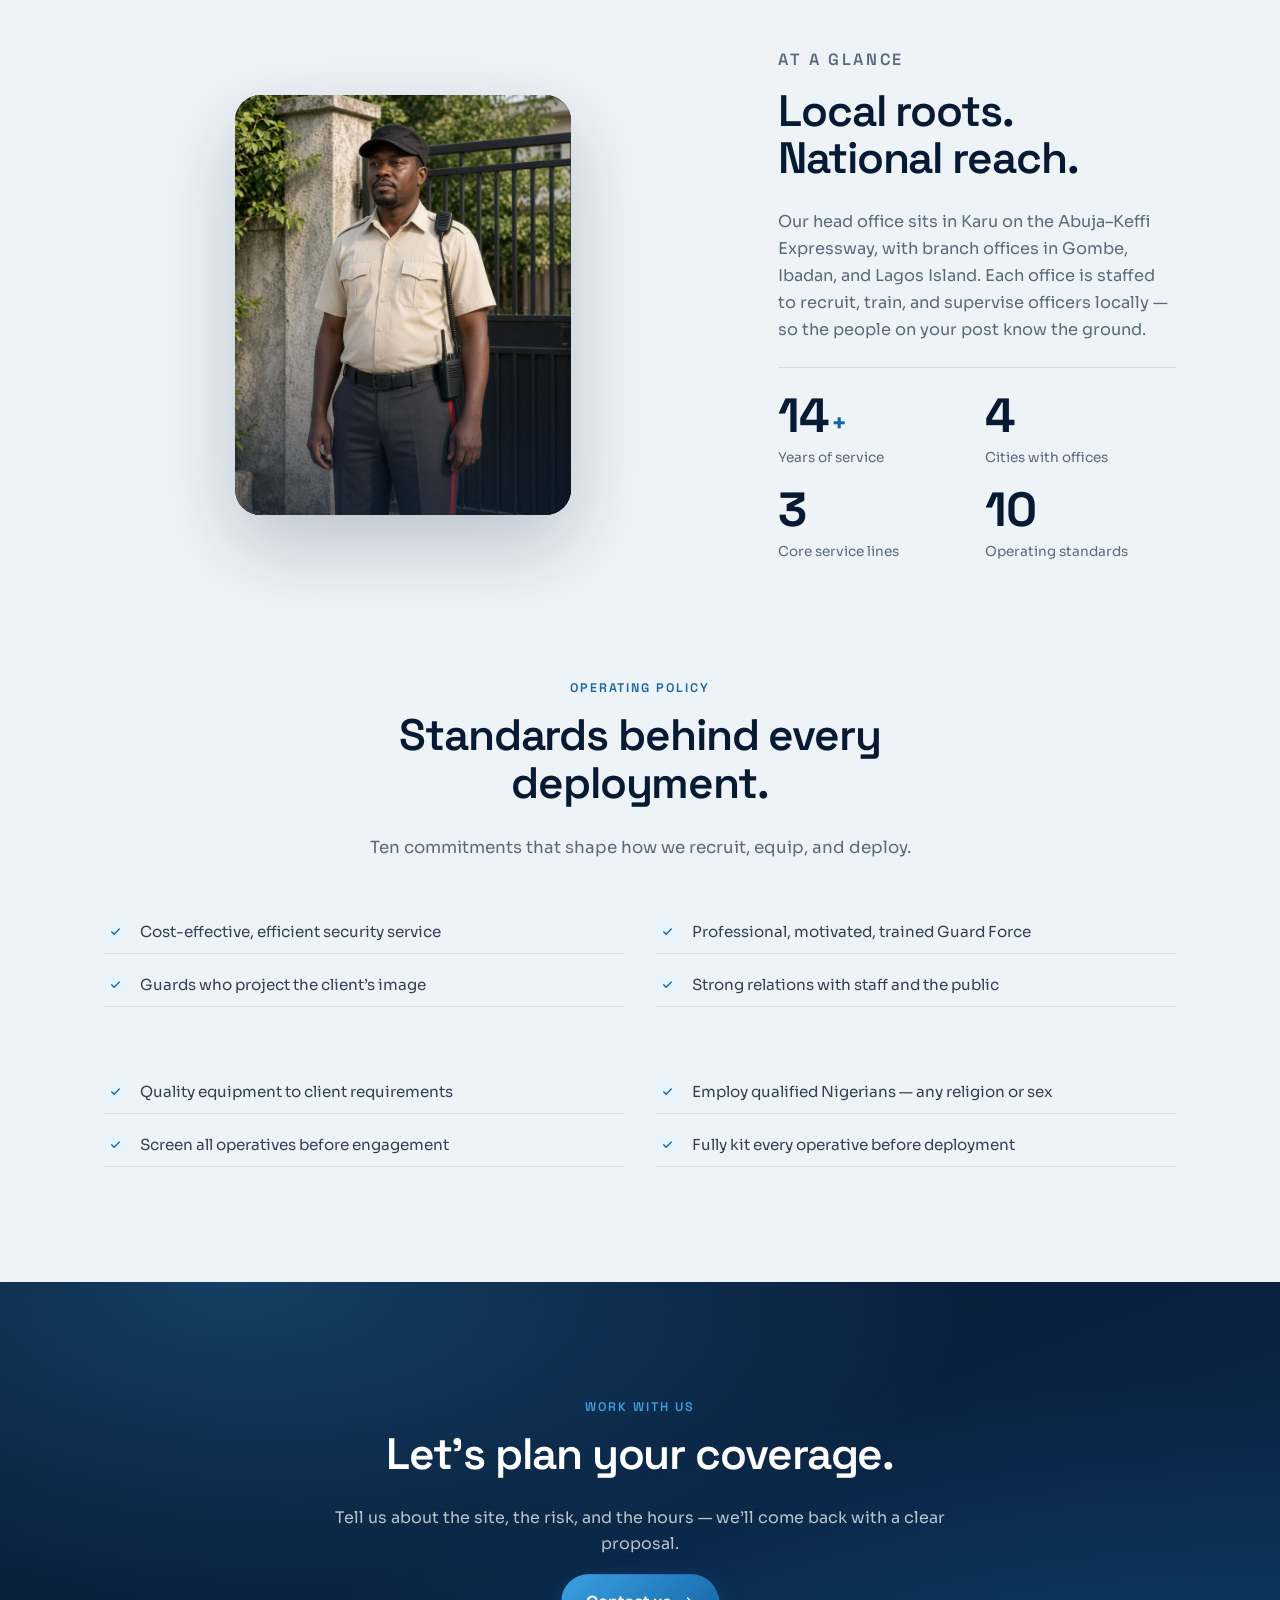
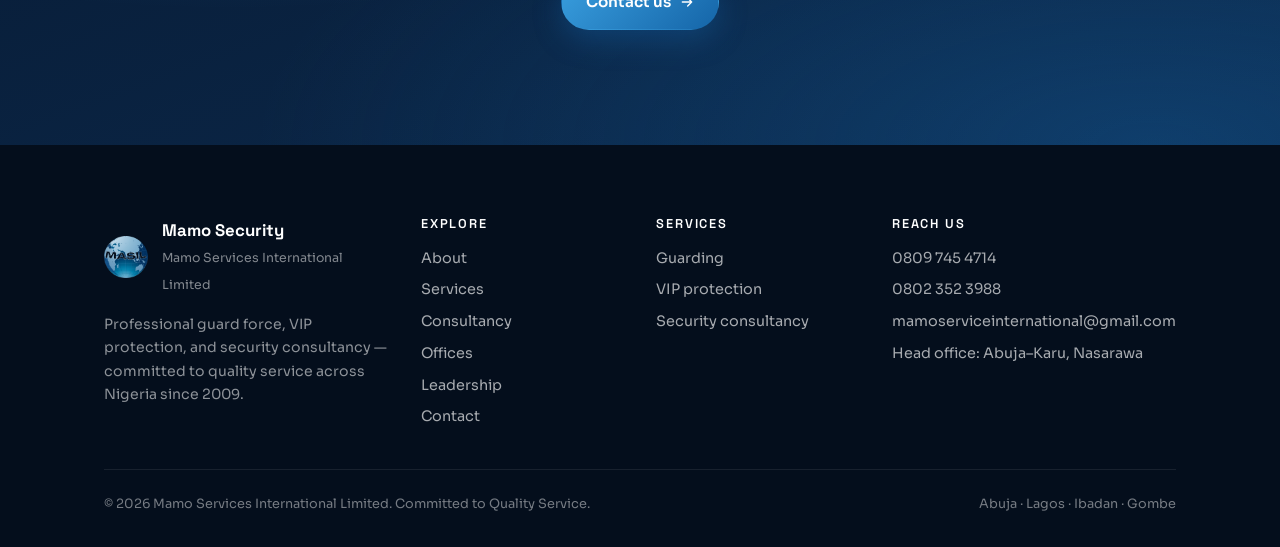
==== commit c6521b80: "Publish the three security consultancy services on the site. Co-authored-by: Cursor <cursoragent@cur" ====
--- a/about.html
+++ b/about.html
@@ -192,8 +192,7 @@
           <ul class="footer-links">
             <li><a href="services.html#guarding">Guarding</a></li>
             <li><a href="services.html#protection">VIP protection</a></li>
-            <li><a href="services.html#training">Training &amp; advisory</a></li>
-            <li><a href="consultancy.html">Consultancy &amp; lectures</a></li>
+            <li><a href="consultancy.html">Security consultancy</a></li>
           </ul>
         </div>
         <div>
--- a/css/styles.css
+++ b/css/styles.css
@@ -47,11 +47,7 @@
   color: var(--ink);
   background: var(--mist);
   -webkit-font-smoothing: antialiased;
-  opacity: 0;
-  transition: opacity 0.5s var(--ease);
-}
-
-body.is-ready { opacity: 1; }
+}
 
 img { display: block; max-width: 100%; }
 a { color: inherit; text-decoration: none; }
@@ -217,18 +213,23 @@
 /* --------------------------------------------------------------------------
    Reveal animations
    -------------------------------------------------------------------------- */
-.reveal {
+/* Only hide for animation once JS marks the page as interactive */
+.js .reveal:not(.is-visible) {
   opacity: 0;
   transform: translateY(26px);
+}
+.reveal {
   transition: opacity 0.9s var(--ease), transform 0.9s var(--ease);
   transition-delay: var(--d, 0ms);
   will-change: opacity, transform;
 }
 .reveal.is-visible { opacity: 1; transform: none; }
 
-.reveal-scale {
+.js .reveal-scale:not(.is-visible) {
   opacity: 0;
   transform: scale(0.96);
+}
+.reveal-scale {
   transition: opacity 1s var(--ease), transform 1s var(--ease);
   transition-delay: var(--d, 0ms);
 }
@@ -271,6 +272,16 @@
   -webkit-backdrop-filter: blur(18px) saturate(140%);
   box-shadow: 0 10px 40px rgba(7, 26, 51, 0.28);
   padding: 0.6rem var(--space);
+}
+
+/* backdrop-filter on the header creates a containing block that traps
+   position:fixed menu overlays — drop it while the mobile menu is open */
+.site-header.is-menu-open,
+.site-header:has(.site-nav.is-open) {
+  background: transparent;
+  backdrop-filter: none;
+  -webkit-backdrop-filter: none;
+  box-shadow: none;
 }
 
 .header-inner {
@@ -1577,20 +1588,26 @@
   .site-nav {
     position: fixed;
     inset: 0;
-    background: rgba(4, 14, 28, 0.97);
-    backdrop-filter: blur(14px);
+    z-index: 1;
+    background: #040e1c;
     flex-direction: column;
     justify-content: center;
+    align-items: center;
     gap: 1.5rem;
     font-size: 1.3rem;
     font-family: var(--font-display);
     opacity: 0;
     visibility: hidden;
+    pointer-events: none;
     transition: opacity 0.35s var(--ease), visibility 0.35s var(--ease);
   }
 
   .site-nav a { transform: translateY(12px); transition: transform 0.4s var(--ease), color 0.3s var(--ease); }
-  .site-nav.is-open { opacity: 1; visibility: visible; }
+  .site-nav.is-open {
+    opacity: 1;
+    visibility: visible;
+    pointer-events: auto;
+  }
   .site-nav.is-open a { transform: none; }
   .site-nav.is-open a:nth-child(1) { transition-delay: 0.05s; }
   .site-nav.is-open a:nth-child(2) { transition-delay: 0.1s; }
